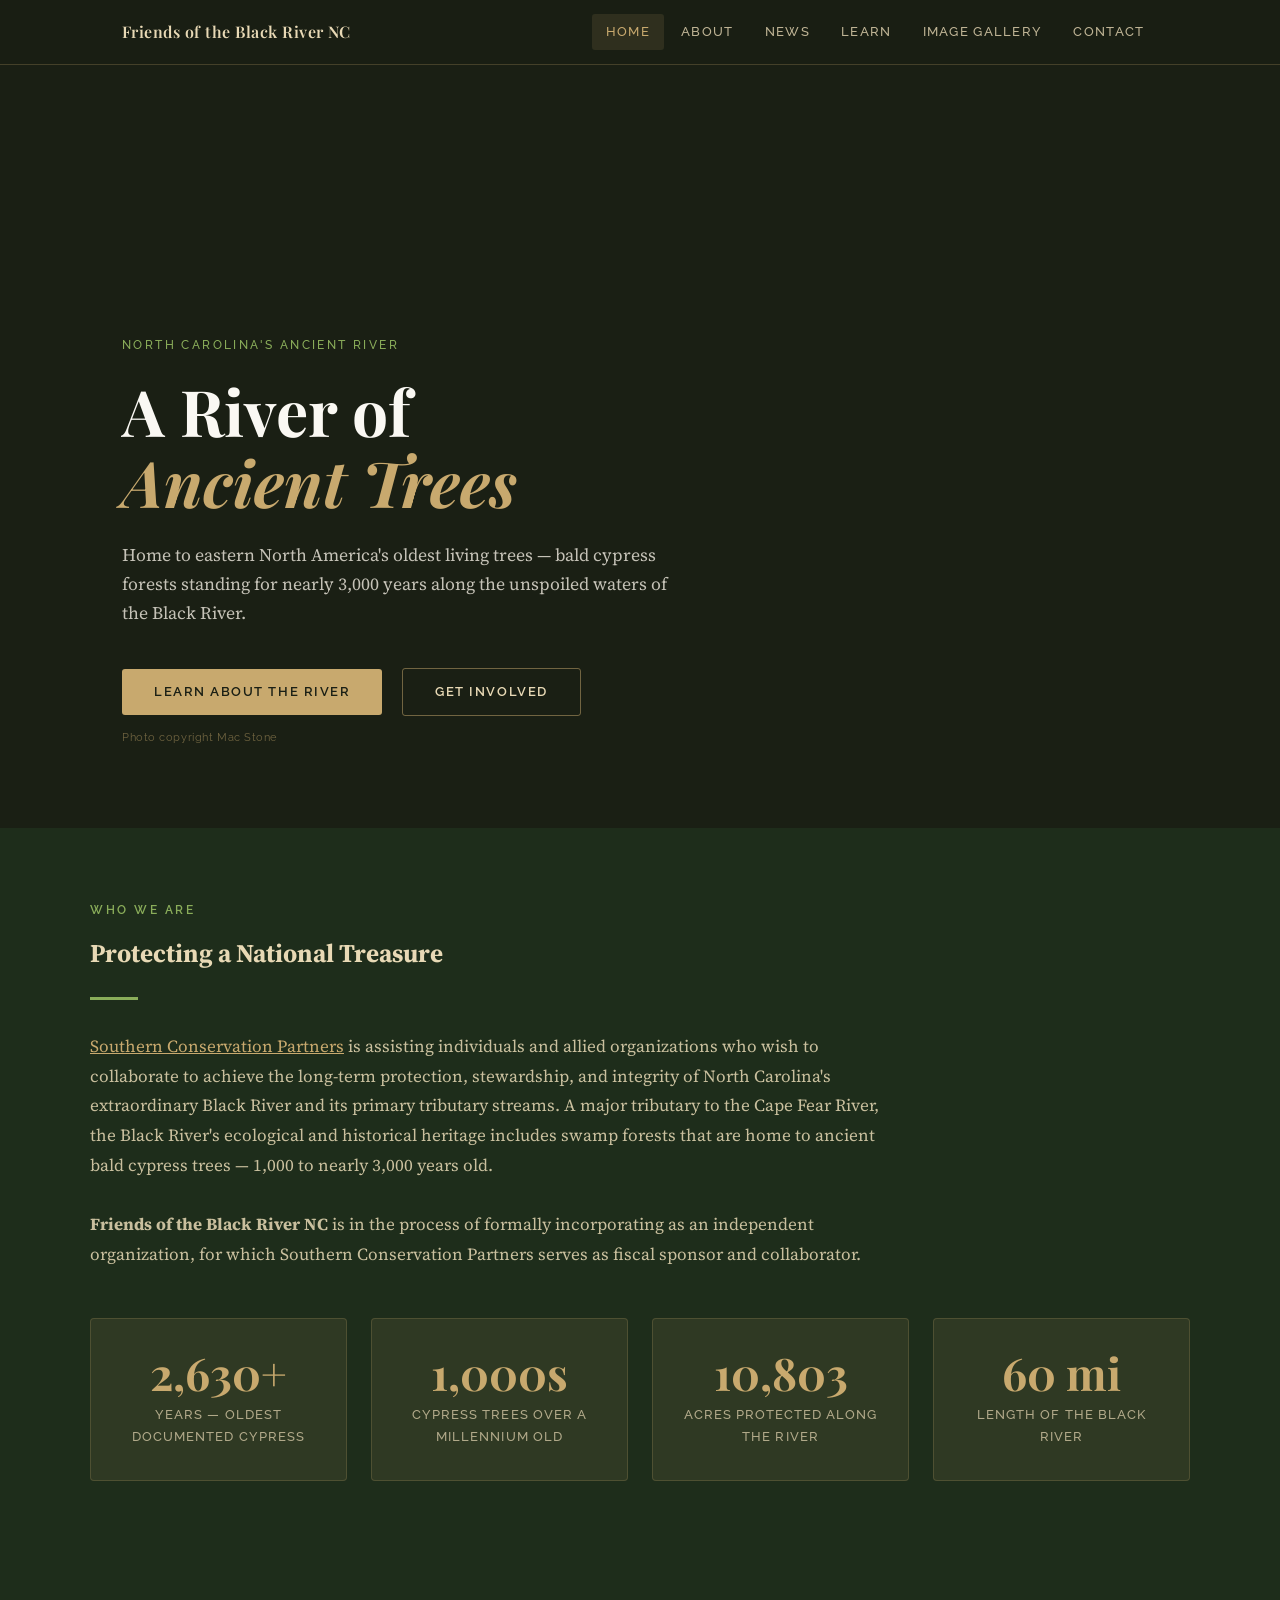
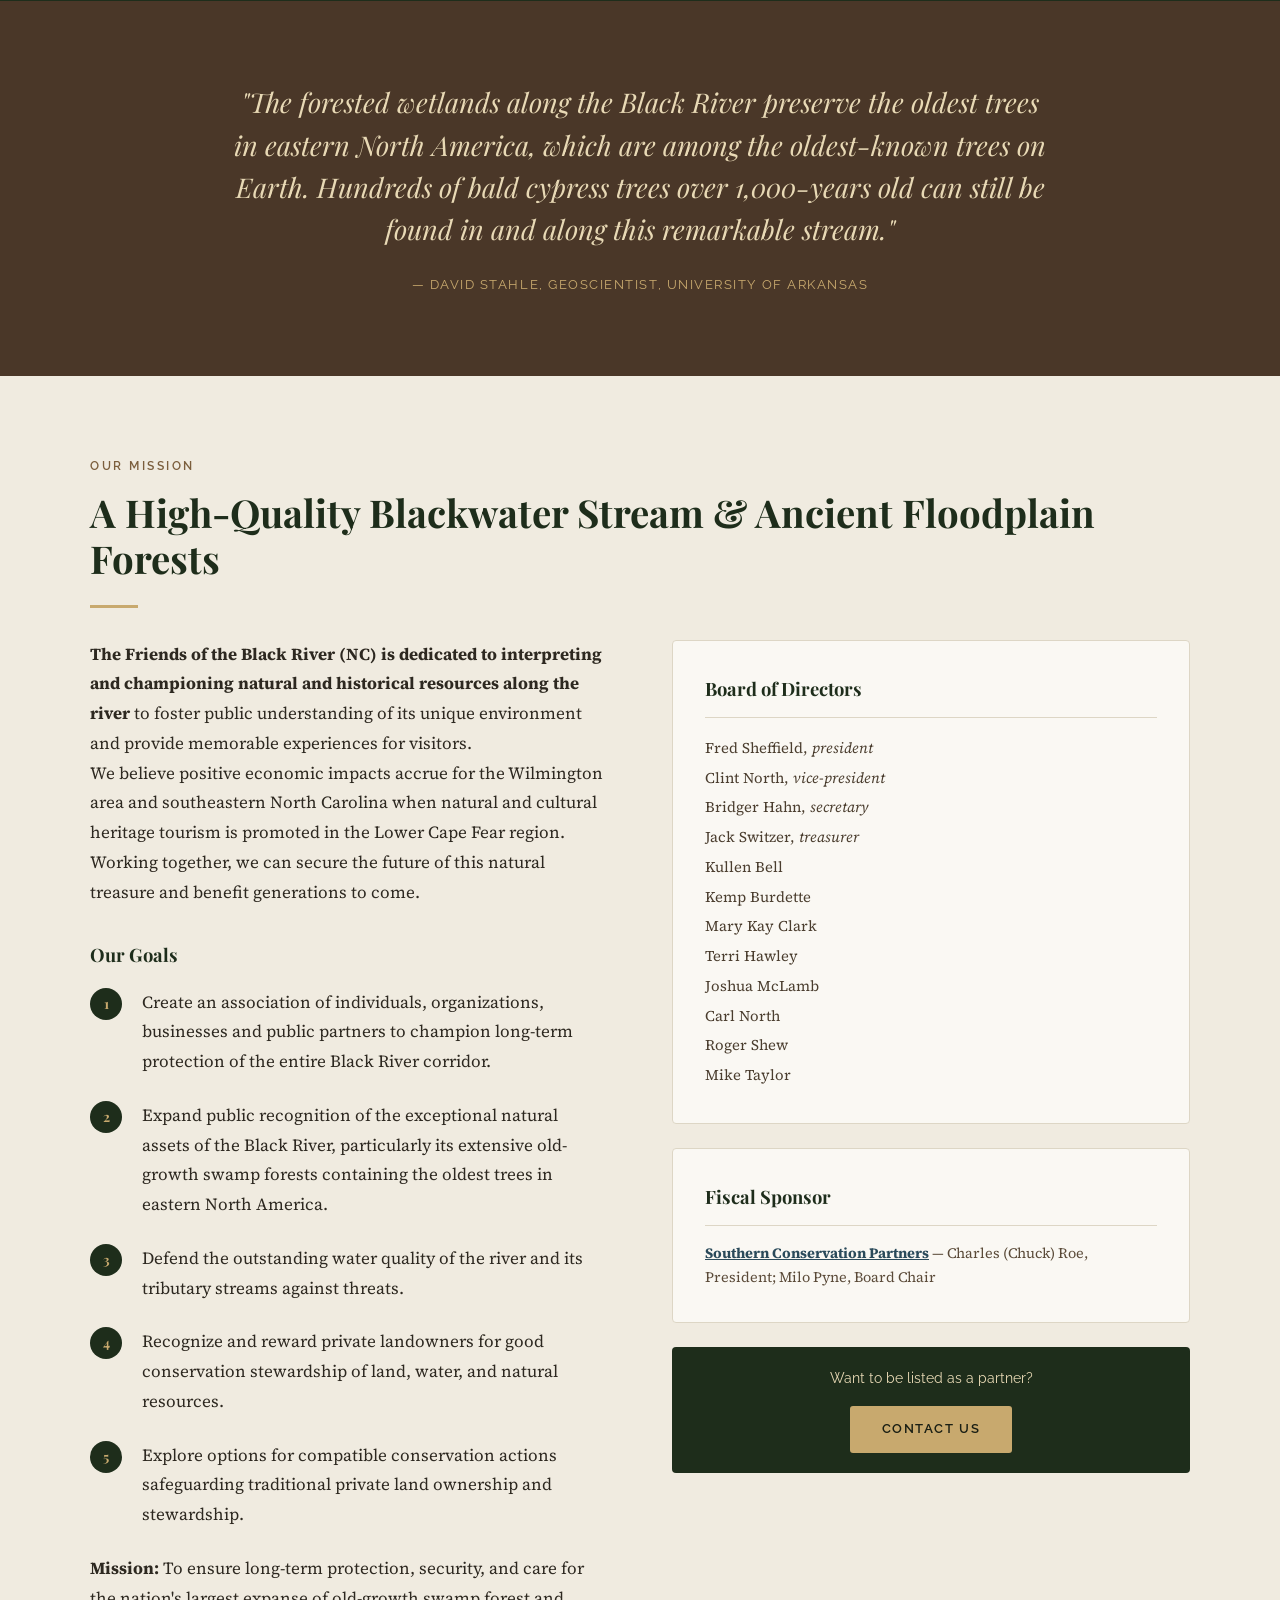
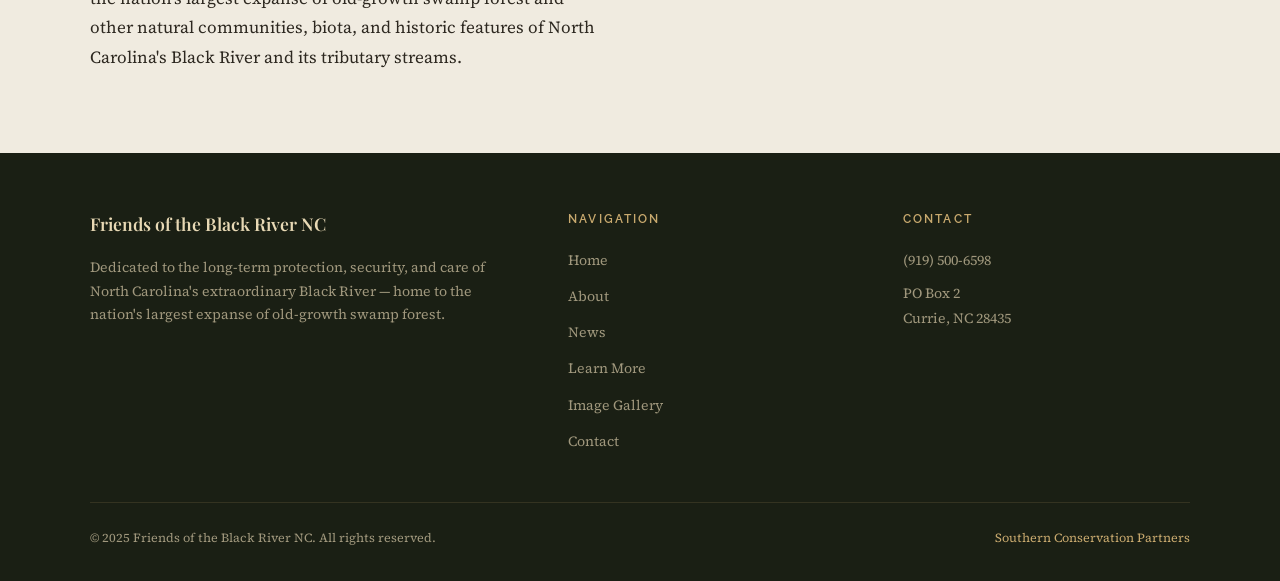
==== index.html @ 00a5b30a "Initial commit: Friends of the Black River NC static website" ====
<!DOCTYPE html>
<html lang="en">
<head>
  <meta charset="UTF-8" />
  <meta name="viewport" content="width=device-width, initial-scale=1.0" />
  <title>Friends of the Black River NC – Home</title>
  <meta name="description" content="Dedicated to the long-term protection and stewardship of North Carolina's extraordinary Black River and its ancient bald cypress forests." />
  <link rel="stylesheet" href="css/style.css" />
</head>
<body>

<nav aria-label="Main navigation">
  <div class="nav-inner">
    <a class="nav-logo" href="index.html">Friends of the Black River NC</a>
    <button class="nav-toggle" aria-label="Toggle menu" aria-expanded="false">☰</button>
    <ul class="nav-links">
      <li><a href="index.html">Home</a></li>
      <li><a href="about.html">About</a></li>
      <li><a href="news.html">News</a></li>
      <li><a href="learn.html">Learn</a></li>
      <li><a href="gallery.html">Image Gallery</a></li>
      <li><a href="contact.html">Contact</a></li>
    </ul>
  </div>
</nav>

<!-- HERO -->
<section class="hero">
  <div class="hero-bg"></div>
  <div class="hero-content">
    <p class="hero-eyebrow">North Carolina's Ancient River</p>
    <h1>A River of<br /><em>Ancient Trees</em></h1>
    <p class="hero-sub">
      Home to eastern North America's oldest living trees — bald cypress forests standing for nearly 3,000 years along the unspoiled waters of the Black River.
    </p>
    <div>
      <a class="btn btn-primary" href="about.html">Learn About the River</a>
      <a class="btn btn-outline" href="contact.html">Get Involved</a>
    </div>
    <p class="hero-photo-credit">Photo copyright Mac Stone</p>
  </div>
</section>

<!-- INTRO -->
<section class="intro-band">
  <div class="section-inner">
    <p class="section-label">Who We Are</p>
    <h2>Protecting a National Treasure</h2>
    <div class="divider"></div>
    <p>
      <a href="https://www.conservationsouth.org/" target="_blank" rel="noopener">Southern Conservation Partners</a> is assisting individuals and allied organizations who wish to collaborate to achieve the long-term protection, stewardship, and integrity of North Carolina's extraordinary Black River and its primary tributary streams. A major tributary to the Cape Fear River, the Black River's ecological and historical heritage includes swamp forests that are home to ancient bald cypress trees — 1,000 to nearly 3,000 years old.
    </p>
    <br />
    <p>
      <strong>Friends of the Black River NC</strong> is in the process of formally incorporating as an independent organization, for which Southern Conservation Partners serves as fiscal sponsor and collaborator.
    </p>

    <div class="stats-grid">
      <div class="stat-card">
        <div class="stat-num">2,630+</div>
        <div class="stat-label">Years — Oldest documented cypress</div>
      </div>
      <div class="stat-card">
        <div class="stat-num">1,000s</div>
        <div class="stat-label">Cypress trees over a millennium old</div>
      </div>
      <div class="stat-card">
        <div class="stat-num">10,803</div>
        <div class="stat-label">Acres protected along the river</div>
      </div>
      <div class="stat-card">
        <div class="stat-num">60 mi</div>
        <div class="stat-label">Length of the Black River</div>
      </div>
    </div>
  </div>
</section>

<!-- QUOTE -->
<section class="quote-section">
  <div class="section-inner">
    <blockquote>
      "The forested wetlands along the Black River preserve the oldest trees in eastern North America, which are among the oldest-known trees on Earth. Hundreds of bald cypress trees over 1,000-years old can still be found in and along this remarkable stream."
    </blockquote>
    <p class="quote-attr">— David Stahle, Geoscientist, University of Arkansas</p>
  </div>
</section>

<!-- MISSION -->
<section class="section mission-section">
  <div class="section-inner">
    <p class="section-label">Our Mission</p>
    <h2>A High-Quality Blackwater Stream &amp; Ancient Floodplain Forests</h2>
    <div class="divider"></div>

    <div class="two-col">
      <div>
        <p>
          <strong>The Friends of the Black River (NC) is dedicated to interpreting and championing natural and historical resources along the river</strong> to foster public understanding of its unique environment and provide memorable experiences for visitors.
        </p>
        <p>
          We believe positive economic impacts accrue for the Wilmington area and southeastern North Carolina when natural and cultural heritage tourism is promoted in the Lower Cape Fear region. Working together, we can secure the future of this natural treasure and benefit generations to come.
        </p>

        <h3 style="font-family:'Playfair Display',serif; font-size:1.15rem; color:var(--deep-forest); margin:2rem 0 1rem;">Our Goals</h3>
        <ol class="goals-list">
          <li>Create an association of individuals, organizations, businesses and public partners to champion long-term protection of the entire Black River corridor.</li>
          <li>Expand public recognition of the exceptional natural assets of the Black River, particularly its extensive old-growth swamp forests containing the oldest trees in eastern North America.</li>
          <li>Defend the outstanding water quality of the river and its tributary streams against threats.</li>
          <li>Recognize and reward private landowners for good conservation stewardship of land, water, and natural resources.</li>
          <li>Explore options for compatible conservation actions safeguarding traditional private land ownership and stewardship.</li>
        </ol>

        <p style="margin-top:1.5rem;"><strong>Mission:</strong> To ensure long-term protection, security, and care for the nation's largest expanse of old-growth swamp forest and other natural communities, biota, and historic features of North Carolina's Black River and its tributary streams.</p>
      </div>

      <div>
        <div class="board-box">
          <h3>Board of Directors</h3>
          <ul>
            <li>Fred Sheffield, <em>president</em></li>
            <li>Clint North, <em>vice-president</em></li>
            <li>Bridger Hahn, <em>secretary</em></li>
            <li>Jack Switzer, <em>treasurer</em></li>
            <li>Kullen Bell</li>
            <li>Kemp Burdette</li>
            <li>Mary Kay Clark</li>
            <li>Terri Hawley</li>
            <li>Joshua McLamb</li>
            <li>Carl North</li>
            <li>Roger Shew</li>
            <li>Mike Taylor</li>
          </ul>
        </div>

        <div class="board-box" style="margin-top:1.5rem;">
          <h3>Fiscal Sponsor</h3>
          <p style="font-size:0.9rem; color:#5a4a38; line-height:1.65;">
            <a href="https://www.conservationsouth.org/" target="_blank" rel="noopener" style="color:var(--water-blue);"><strong>Southern Conservation Partners</strong></a> — Charles (Chuck) Roe, President; Milo Pyne, Board Chair
          </p>
        </div>

        <div style="margin-top:1.5rem; padding:1.25rem; background:var(--deep-forest); border-radius:4px; text-align:center;">
          <p style="color:var(--pale-reed); font-family:'Raleway',sans-serif; font-size:0.85rem; margin-bottom:1rem;">Want to be listed as a partner?</p>
          <a class="btn btn-primary" href="contact.html">Contact Us</a>
        </div>
      </div>
    </div>
  </div>
</section>

<!-- FOOTER -->
<footer>
  <div class="footer-inner">
    <div class="footer-top">
      <div>
        <p class="footer-logo">Friends of the Black River NC</p>
        <p class="footer-desc">
          Dedicated to the long-term protection, security, and care of North Carolina's extraordinary Black River — home to the nation's largest expanse of old-growth swamp forest.
        </p>
      </div>
      <div class="footer-col">
        <h4>Navigation</h4>
        <ul>
          <li><a href="index.html">Home</a></li>
          <li><a href="about.html">About</a></li>
          <li><a href="news.html">News</a></li>
          <li><a href="learn.html">Learn More</a></li>
          <li><a href="gallery.html">Image Gallery</a></li>
          <li><a href="contact.html">Contact</a></li>
        </ul>
      </div>
      <div class="footer-col">
        <h4>Contact</h4>
        <ul>
          <li><a href="tel:9195006598">(919) 500-6598</a></li>
          <li style="color:rgba(232,217,181,0.65); font-size:0.88rem;">PO Box 2<br />Currie, NC 28435</li>
        </ul>
      </div>
    </div>
    <div class="footer-bottom">
      <span>© 2025 Friends of the Black River NC. All rights reserved.</span>
      <a href="https://www.conservationsouth.org/" target="_blank" rel="noopener">Southern Conservation Partners</a>
    </div>
  </div>
</footer>

<script src="js/main.js"></script>
</body>
</html>
---- css/style.css ----
/* =============================================
   Friends of the Black River NC – Stylesheet
   ============================================= */

@import url('https://fonts.googleapis.com/css2?family=Playfair+Display:ital,wght@0,400;0,600;0,700;1,400;1,600&family=Source+Serif+4:ital,opsz,wght@0,8..60,300;0,8..60,400;0,8..60,600;1,8..60,300;1,8..60,400&family=Raleway:wght@300;400;500;600&display=swap');

:root {
  --black-water: #1a1f14;
  --deep-forest: #1e2d1b;
  --cypress-brown: #4a3728;
  --tannin: #7b5e3d;
  --reed-gold: #c8a96e;
  --pale-reed: #e8d9b5;
  --mist: #f0ebe0;
  --water-blue: #2a4a5a;
  --water-light: #4a7a8a;
  --accent: #8aad5a;
  --white: #faf8f3;
}

*, *::before, *::after { box-sizing: border-box; margin: 0; padding: 0; }

html { scroll-behavior: smooth; }

body {
  font-family: 'Source Serif 4', Georgia, serif;
  font-size: 17px;
  line-height: 1.75;
  color: #2d2820;
  background: var(--white);
}

/* ---- NAV ---- */
nav {
  position: fixed;
  top: 0; left: 0; right: 0;
  z-index: 100;
  background: rgba(26, 31, 20, 0.96);
  backdrop-filter: blur(6px);
  border-bottom: 1px solid rgba(200, 169, 110, 0.25);
}

.nav-inner {
  max-width: 1100px;
  margin: 0 auto;
  padding: 0 2rem;
  display: flex;
  align-items: center;
  justify-content: space-between;
  height: 64px;
}

.nav-logo {
  font-family: 'Playfair Display', serif;
  font-size: 1rem;
  font-weight: 600;
  color: var(--pale-reed);
  text-decoration: none;
  letter-spacing: 0.03em;
  line-height: 1.3;
  max-width: 260px;
}

.nav-links {
  display: flex;
  list-style: none;
  gap: 0.25rem;
}

.nav-links a {
  display: block;
  padding: 0.4rem 0.85rem;
  font-family: 'Raleway', sans-serif;
  font-size: 0.8rem;
  font-weight: 500;
  letter-spacing: 0.1em;
  text-transform: uppercase;
  color: rgba(232, 217, 181, 0.8);
  text-decoration: none;
  border-radius: 3px;
  transition: color 0.2s, background 0.2s;
}

.nav-links a:hover,
.nav-links a.active {
  color: var(--reed-gold);
  background: rgba(200, 169, 110, 0.12);
}

.nav-toggle {
  display: none;
  background: none;
  border: none;
  color: var(--pale-reed);
  font-size: 1.5rem;
  cursor: pointer;
  padding: 0.25rem;
}

/* ---- HERO ---- */
.hero {
  position: relative;
  min-height: 92vh;
  display: flex;
  align-items: flex-end;
  padding-bottom: 5rem;
  overflow: hidden;
  background: var(--black-water);
}

.hero-bg {
  position: absolute;
  inset: 0;
  background:
    linear-gradient(to bottom, rgba(26,31,20,0.3) 0%, rgba(26,31,20,0.75) 70%, rgba(26,31,20,0.95) 100%),
    url('https://www.blackriverfriends.org/uploads/4/7/3/1/47314411/background-images/header-bg.jpg') center/cover no-repeat;
}

/* Fallback atmospheric bg */
.hero-bg::before {
  content: '';
  position: absolute;
  inset: 0;
  background:
    radial-gradient(ellipse 80% 60% at 30% 40%, rgba(42, 74, 90, 0.4) 0%, transparent 70%),
    radial-gradient(ellipse 60% 80% at 70% 60%, rgba(30, 45, 27, 0.5) 0%, transparent 70%),
    linear-gradient(160deg, #0d1a0f 0%, #1a2f1e 35%, #0f1e28 70%, #08131a 100%);
  z-index: -1;
}

.hero-content {
  position: relative;
  max-width: 1100px;
  margin: 0 auto;
  padding: 0 2rem;
  width: 100%;
}

.hero-eyebrow {
  font-family: 'Raleway', sans-serif;
  font-size: 0.75rem;
  font-weight: 500;
  letter-spacing: 0.2em;
  text-transform: uppercase;
  color: var(--accent);
  margin-bottom: 1.25rem;
}

.hero h1 {
  font-family: 'Playfair Display', serif;
  font-size: clamp(2.4rem, 5vw, 4.2rem);
  font-weight: 700;
  color: var(--white);
  line-height: 1.1;
  max-width: 700px;
  margin-bottom: 1.5rem;
}

.hero h1 em {
  color: var(--reed-gold);
  font-style: italic;
}

.hero-sub {
  font-size: 1.1rem;
  color: rgba(240, 235, 224, 0.8);
  max-width: 560px;
  margin-bottom: 2.5rem;
  line-height: 1.65;
}

.hero-photo-credit {
  font-size: 0.7rem;
  color: rgba(200, 169, 110, 0.5);
  font-family: 'Raleway', sans-serif;
  letter-spacing: 0.05em;
  margin-top: 0.75rem;
}

.btn {
  display: inline-block;
  padding: 0.75rem 2rem;
  font-family: 'Raleway', sans-serif;
  font-size: 0.8rem;
  font-weight: 600;
  letter-spacing: 0.12em;
  text-transform: uppercase;
  text-decoration: none;
  border-radius: 3px;
  transition: all 0.25s;
}

.btn-primary {
  background: var(--reed-gold);
  color: var(--black-water);
}
.btn-primary:hover { background: var(--pale-reed); }

.btn-outline {
  border: 1.5px solid rgba(200, 169, 110, 0.5);
  color: var(--pale-reed);
  margin-left: 1rem;
}
.btn-outline:hover {
  border-color: var(--reed-gold);
  color: var(--reed-gold);
}

/* ---- SECTIONS ---- */
.section {
  padding: 5rem 2rem;
}

.section-inner {
  max-width: 1100px;
  margin: 0 auto;
}

.section-label {
  font-family: 'Raleway', sans-serif;
  font-size: 0.72rem;
  font-weight: 600;
  letter-spacing: 0.22em;
  text-transform: uppercase;
  color: var(--tannin);
  margin-bottom: 0.75rem;
}

.section h2 {
  font-family: 'Playfair Display', serif;
  font-size: clamp(1.8rem, 3vw, 2.6rem);
  font-weight: 700;
  color: var(--deep-forest);
  line-height: 1.2;
  margin-bottom: 1.5rem;
}

.divider {
  width: 48px;
  height: 3px;
  background: var(--reed-gold);
  margin: 1.25rem 0 2rem;
}

/* ---- INTRO BAND ---- */
.intro-band {
  background: var(--deep-forest);
  color: var(--pale-reed);
  padding: 4.5rem 2rem;
}
.intro-band .section-label { color: var(--accent); }
.intro-band h2 { color: var(--pale-reed); }
.intro-band p { color: rgba(232, 217, 181, 0.85); max-width: 800px; }
.intro-band .divider { background: var(--accent); }
.intro-band a { color: var(--reed-gold); }

/* ---- STATS GRID ---- */
.stats-grid {
  display: grid;
  grid-template-columns: repeat(auto-fit, minmax(200px, 1fr));
  gap: 1.5rem;
  margin: 3rem 0;
}

.stat-card {
  background: rgba(200, 169, 110, 0.1);
  border: 1px solid rgba(200, 169, 110, 0.2);
  border-radius: 4px;
  padding: 2rem 1.5rem;
  text-align: center;
}

.stat-num {
  font-family: 'Playfair Display', serif;
  font-size: 2.8rem;
  font-weight: 700;
  color: var(--reed-gold);
  line-height: 1;
  margin-bottom: 0.5rem;
}

.stat-label {
  font-family: 'Raleway', sans-serif;
  font-size: 0.8rem;
  font-weight: 500;
  letter-spacing: 0.08em;
  color: rgba(232, 217, 181, 0.7);
  text-transform: uppercase;
}

/* ---- MISSION SECTION ---- */
.mission-section {
  background: var(--mist);
}

.two-col {
  display: grid;
  grid-template-columns: 1fr 1fr;
  gap: 4rem;
  align-items: start;
}

.goals-list {
  list-style: none;
  counter-reset: goals;
}

.goals-list li {
  counter-increment: goals;
  display: flex;
  gap: 1.25rem;
  margin-bottom: 1.5rem;
  align-items: flex-start;
}

.goals-list li::before {
  content: counter(goals);
  flex-shrink: 0;
  width: 2rem;
  height: 2rem;
  background: var(--deep-forest);
  color: var(--reed-gold);
  border-radius: 50%;
  display: flex;
  align-items: center;
  justify-content: center;
  font-family: 'Playfair Display', serif;
  font-size: 0.85rem;
  font-weight: 700;
}

.board-box {
  background: var(--white);
  border: 1px solid #ddd6c5;
  border-radius: 4px;
  padding: 2rem;
}

.board-box h3 {
  font-family: 'Playfair Display', serif;
  font-size: 1.15rem;
  color: var(--deep-forest);
  margin-bottom: 1rem;
  padding-bottom: 0.75rem;
  border-bottom: 1px solid #ddd6c5;
}

.board-box ul {
  list-style: none;
  font-size: 0.93rem;
  line-height: 2;
  color: #4a3d2e;
}

/* ---- FEATURED QUOTE ---- */
.quote-section {
  background: var(--cypress-brown);
  padding: 5rem 2rem;
  text-align: center;
}

.quote-section blockquote {
  font-family: 'Playfair Display', serif;
  font-size: clamp(1.25rem, 2.5vw, 1.7rem);
  font-style: italic;
  color: var(--pale-reed);
  max-width: 820px;
  margin: 0 auto 1.5rem;
  line-height: 1.55;
}

.quote-attr {
  font-family: 'Raleway', sans-serif;
  font-size: 0.8rem;
  letter-spacing: 0.12em;
  text-transform: uppercase;
  color: var(--reed-gold);
}

/* ---- NEWS ---- */
.news-grid {
  display: grid;
  grid-template-columns: repeat(auto-fit, minmax(300px, 1fr));
  gap: 2rem;
  margin-top: 2.5rem;
}

.news-card {
  border: 1px solid #ddd6c5;
  border-radius: 4px;
  overflow: hidden;
  background: var(--white);
  transition: box-shadow 0.2s;
}
.news-card:hover { box-shadow: 0 6px 24px rgba(0,0,0,0.1); }

.news-card-body { padding: 1.5rem; }

.news-date {
  font-family: 'Raleway', sans-serif;
  font-size: 0.72rem;
  letter-spacing: 0.12em;
  text-transform: uppercase;
  color: var(--tannin);
  margin-bottom: 0.5rem;
}

.news-card h3 {
  font-family: 'Playfair Display', serif;
  font-size: 1.1rem;
  color: var(--deep-forest);
  margin-bottom: 0.75rem;
  line-height: 1.3;
}

.news-card p {
  font-size: 0.9rem;
  color: #5a4a38;
  line-height: 1.65;
}

.news-card a {
  display: inline-block;
  margin-top: 1rem;
  font-family: 'Raleway', sans-serif;
  font-size: 0.78rem;
  font-weight: 600;
  letter-spacing: 0.08em;
  text-transform: uppercase;
  color: var(--water-blue);
  text-decoration: none;
}
.news-card a:hover { color: var(--accent); }

/* ---- ORGS ---- */
.orgs-section { background: var(--mist); }

.orgs-grid {
  display: grid;
  grid-template-columns: repeat(auto-fill, minmax(260px, 1fr));
  gap: 1.25rem;
  margin-top: 2rem;
}

.org-item {
  background: var(--white);
  border: 1px solid #ddd6c5;
  border-radius: 3px;
  padding: 0.9rem 1.25rem;
  font-size: 0.9rem;
}

.org-item a {
  color: var(--water-blue);
  text-decoration: none;
  font-weight: 600;
  font-family: 'Raleway', sans-serif;
  font-size: 0.85rem;
}
.org-item a:hover { color: var(--accent); }

.org-item .org-person {
  color: #7a6a55;
  font-size: 0.82rem;
  margin-top: 0.2rem;
}

/* ---- CONTACT ---- */
.contact-section { background: var(--white); }
.contact-grid {
  display: grid;
  grid-template-columns: 1fr 1.4fr;
  gap: 4rem;
  align-items: start;
}

.contact-info p { margin-bottom: 0.75rem; color: #4a3d2e; }
.contact-info strong { color: var(--deep-forest); }

.contact-info .address {
  margin-top: 1.5rem;
  padding: 1.25rem;
  background: var(--mist);
  border-left: 3px solid var(--reed-gold);
  font-style: normal;
  font-size: 0.92rem;
}

.contact-form label {
  display: block;
  font-family: 'Raleway', sans-serif;
  font-size: 0.78rem;
  font-weight: 600;
  letter-spacing: 0.08em;
  text-transform: uppercase;
  color: var(--deep-forest);
  margin-bottom: 0.4rem;
  margin-top: 1.25rem;
}

.contact-form label:first-of-type { margin-top: 0; }

.contact-form input,
.contact-form textarea {
  width: 100%;
  padding: 0.65rem 0.85rem;
  border: 1.5px solid #ccc5b5;
  border-radius: 3px;
  font-family: 'Source Serif 4', serif;
  font-size: 0.95rem;
  color: #2d2820;
  background: var(--white);
  transition: border-color 0.2s;
}

.contact-form input:focus,
.contact-form textarea:focus {
  outline: none;
  border-color: var(--water-light);
}

.contact-form textarea { min-height: 130px; resize: vertical; }

.contact-form button {
  margin-top: 1.25rem;
  padding: 0.7rem 2rem;
  background: var(--deep-forest);
  color: var(--pale-reed);
  border: none;
  border-radius: 3px;
  font-family: 'Raleway', sans-serif;
  font-size: 0.8rem;
  font-weight: 600;
  letter-spacing: 0.1em;
  text-transform: uppercase;
  cursor: pointer;
  transition: background 0.2s;
}
.contact-form button:hover { background: var(--cypress-brown); }

/* ---- FOOTER ---- */
footer {
  background: var(--black-water);
  padding: 3.5rem 2rem 2rem;
  color: rgba(232, 217, 181, 0.65);
}

.footer-inner {
  max-width: 1100px;
  margin: 0 auto;
}

.footer-top {
  display: grid;
  grid-template-columns: 1.5fr 1fr 1fr;
  gap: 3rem;
  padding-bottom: 2.5rem;
  border-bottom: 1px solid rgba(200, 169, 110, 0.15);
}

.footer-logo {
  font-family: 'Playfair Display', serif;
  font-size: 1.1rem;
  color: var(--pale-reed);
  font-weight: 600;
  margin-bottom: 1rem;
}

.footer-desc { font-size: 0.88rem; line-height: 1.7; }

.footer-col h4 {
  font-family: 'Raleway', sans-serif;
  font-size: 0.72rem;
  font-weight: 600;
  letter-spacing: 0.18em;
  text-transform: uppercase;
  color: var(--reed-gold);
  margin-bottom: 1rem;
}

.footer-col ul { list-style: none; }
.footer-col ul li { margin-bottom: 0.4rem; }
.footer-col ul a {
  color: rgba(232, 217, 181, 0.65);
  text-decoration: none;
  font-size: 0.88rem;
  transition: color 0.2s;
}
.footer-col ul a:hover { color: var(--reed-gold); }

.footer-bottom {
  padding-top: 1.5rem;
  font-size: 0.78rem;
  display: flex;
  justify-content: space-between;
  align-items: center;
  flex-wrap: wrap;
  gap: 0.5rem;
}

.footer-bottom a { color: var(--reed-gold); text-decoration: none; }

/* ---- PAGE HERO (inner pages) ---- */
.page-hero {
  padding: 9rem 2rem 3.5rem;
  background: var(--deep-forest);
  position: relative;
  overflow: hidden;
}

.page-hero::after {
  content: '';
  position: absolute;
  inset: 0;
  background: linear-gradient(135deg, rgba(42,74,90,0.3) 0%, transparent 60%);
  pointer-events: none;
}

.page-hero .section-inner { position: relative; z-index: 1; }

.page-hero .section-label { color: var(--accent); }
.page-hero h1 {
  font-family: 'Playfair Display', serif;
  font-size: clamp(2rem, 4vw, 3rem);
  color: var(--pale-reed);
  font-weight: 700;
  line-height: 1.15;
  max-width: 700px;
}

.page-hero .divider { background: var(--accent); }

/* ---- PROSE ---- */
.prose { max-width: 740px; }
.prose p { margin-bottom: 1.25rem; }
.prose h3 {
  font-family: 'Playfair Display', serif;
  font-size: 1.3rem;
  color: var(--deep-forest);
  margin: 2rem 0 0.75rem;
}
.prose a { color: var(--water-blue); }
.prose ul {
  margin: 0.75rem 0 1.25rem 1.5rem;
  line-height: 1.9;
}

/* ---- ATTRIBUTES LIST ---- */
.attr-list {
  list-style: none;
  counter-reset: attrs;
  max-width: 820px;
}
.attr-list > li {
  counter-increment: attrs;
  display: flex;
  gap: 1.25rem;
  padding: 1.25rem 0;
  border-bottom: 1px solid #e0d9cc;
  align-items: flex-start;
  font-size: 0.97rem;
}
.attr-list > li::before {
  content: counter(attrs);
  flex-shrink: 0;
  width: 2.1rem;
  height: 2.1rem;
  background: var(--reed-gold);
  color: var(--black-water);
  border-radius: 50%;
  display: flex;
  align-items: center;
  justify-content: center;
  font-family: 'Raleway', sans-serif;
  font-size: 0.82rem;
  font-weight: 700;
}

/* ---- LEARN LINKS ---- */
.learn-links { list-style: none; }
.learn-links li {
  padding: 0.65rem 0;
  border-bottom: 1px solid #e0d9cc;
  font-size: 0.97rem;
}
.learn-links a { color: var(--water-blue); text-decoration: none; }
.learn-links a:hover { color: var(--accent); text-decoration: underline; }

/* ---- RESPONSIVE ---- */
@media (max-width: 768px) {
  .nav-links { display: none; flex-direction: column; position: absolute; top: 64px; left: 0; right: 0; background: var(--black-water); padding: 1rem; }
  .nav-links.open { display: flex; }
  .nav-toggle { display: block; }
  .two-col, .contact-grid, .footer-top { grid-template-columns: 1fr; gap: 2.5rem; }
  .hero { min-height: 80vh; }
  .btn-outline { margin-left: 0; margin-top: 0.75rem; }
}
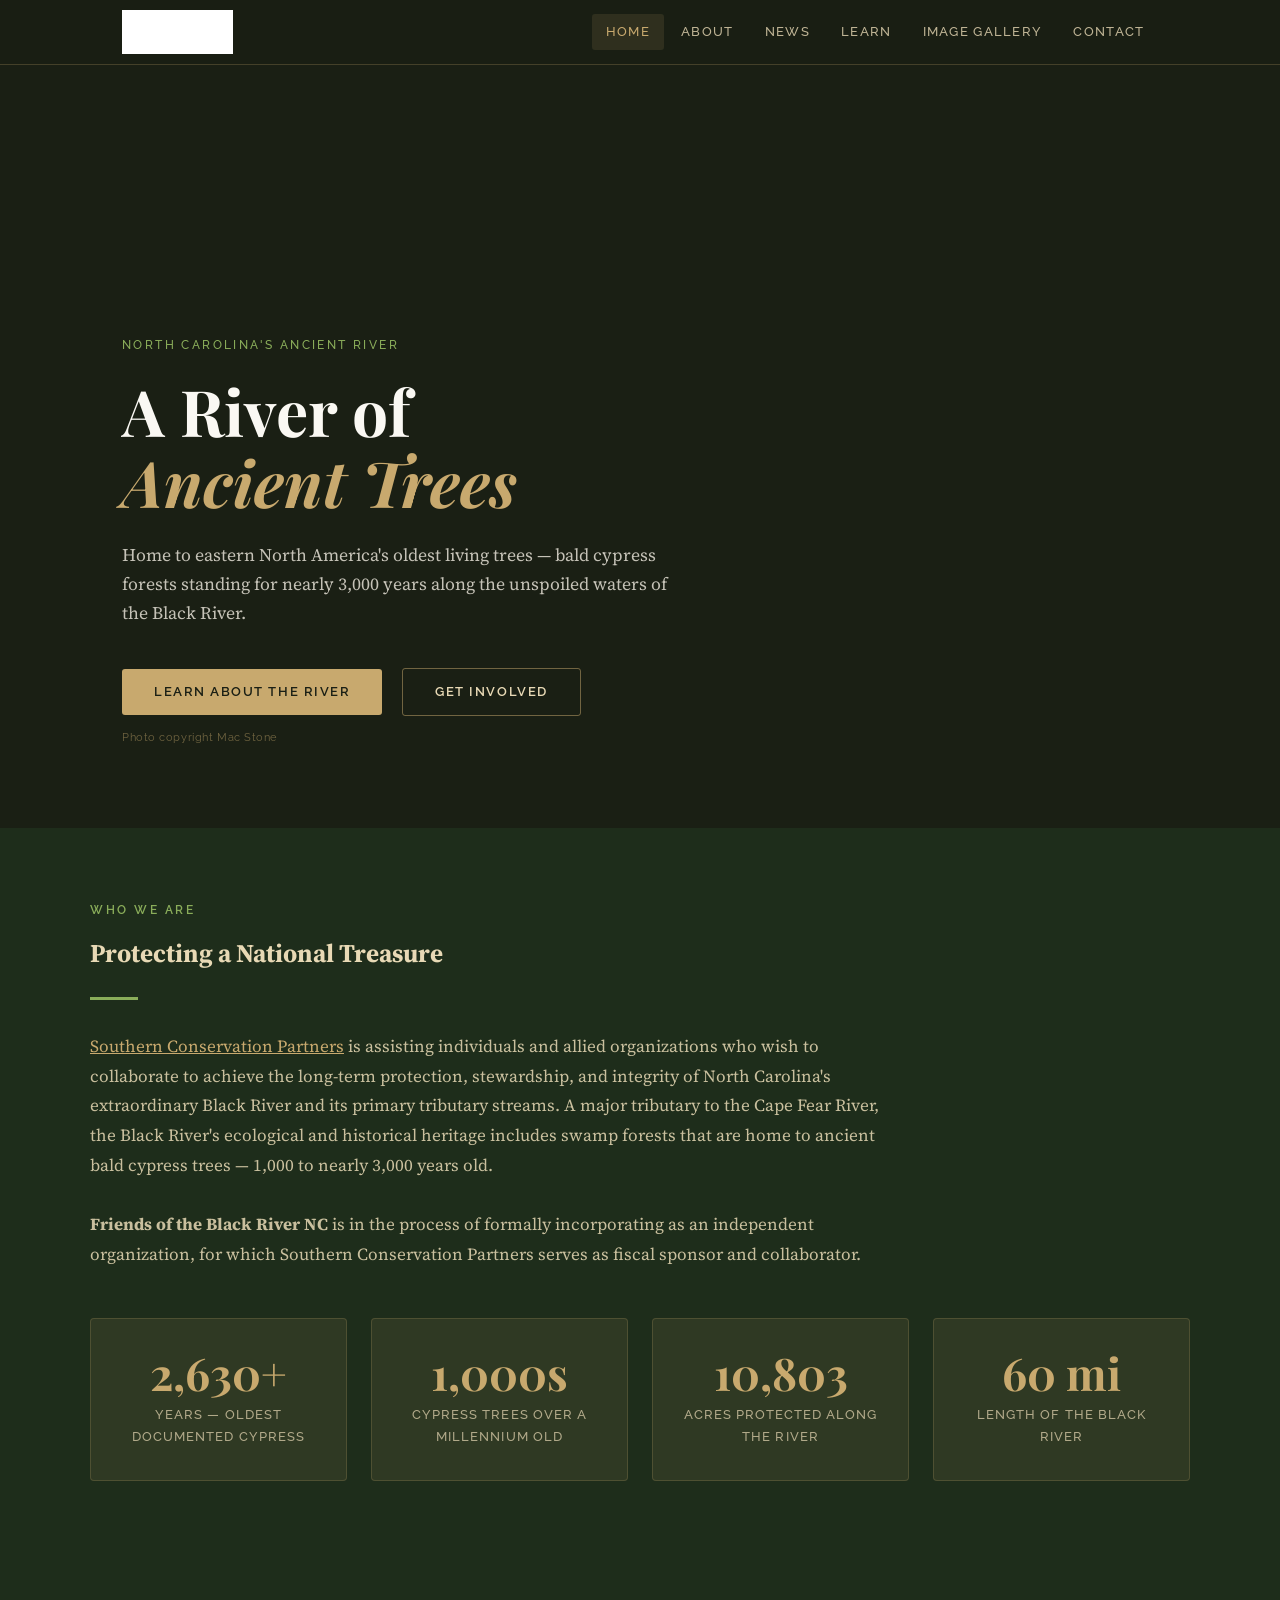
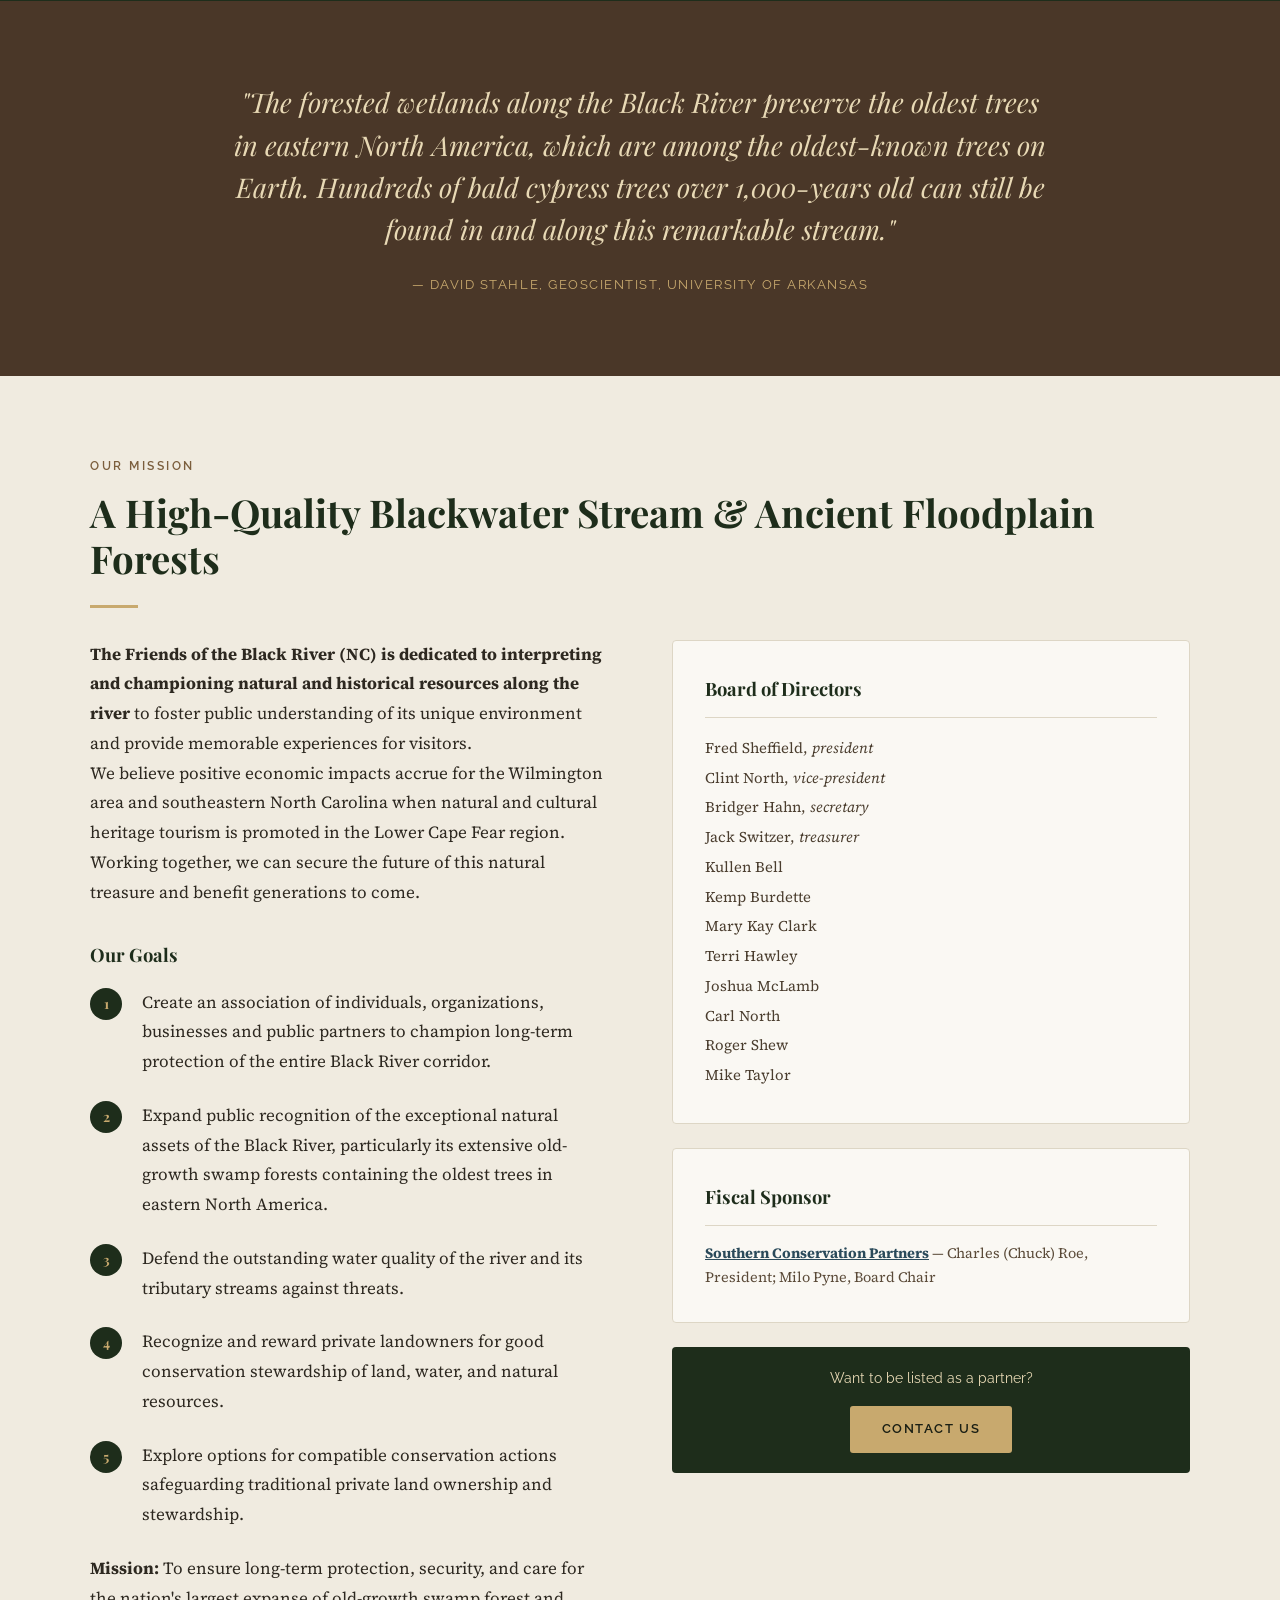
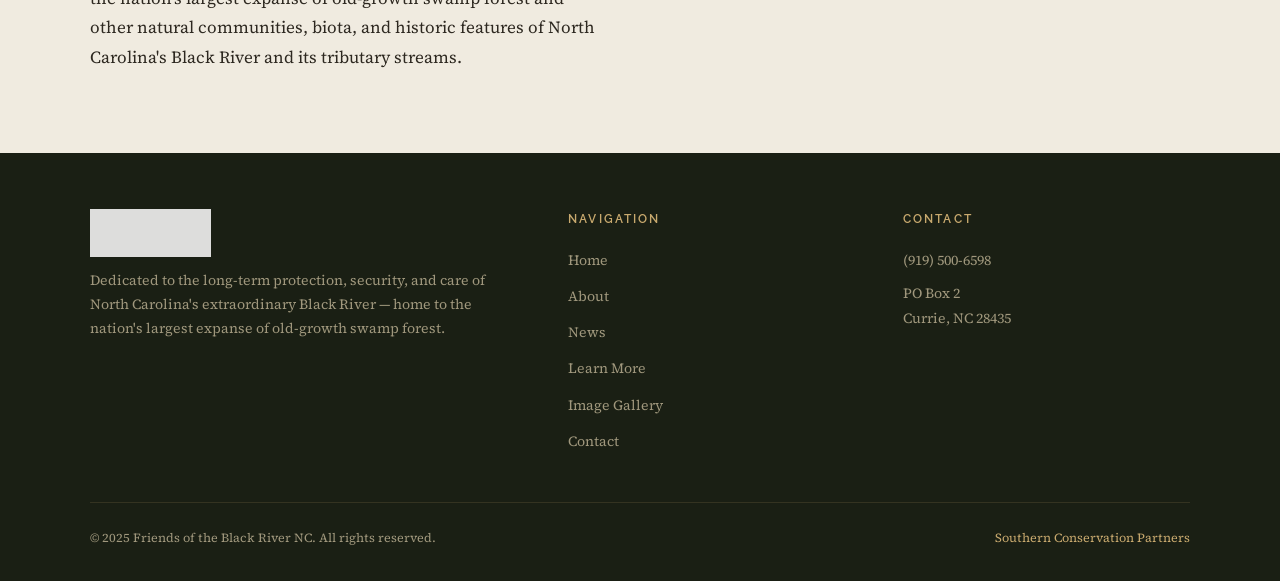
==== commit 12ca77ce: "Add organization logo to nav and footer" ====
--- a/index.html
+++ b/index.html
@@ -11,7 +11,7 @@
 
 <nav aria-label="Main navigation">
   <div class="nav-inner">
-    <a class="nav-logo" href="index.html">Friends of the Black River NC</a>
+    <a class="nav-logo" href="index.html"><img src="images/logo.png" alt="Friends of the Black River NC" /></a>
     <button class="nav-toggle" aria-label="Toggle menu" aria-expanded="false">☰</button>
     <ul class="nav-links">
       <li><a href="index.html">Home</a></li>
@@ -154,7 +154,7 @@
   <div class="footer-inner">
     <div class="footer-top">
       <div>
-        <p class="footer-logo">Friends of the Black River NC</p>
+        <img src="images/logo.png" alt="Friends of the Black River NC" style="height:48px; width:auto; filter:brightness(0) invert(1); opacity:0.85; margin-bottom:0.75rem; display:block;" />
         <p class="footer-desc">
           Dedicated to the long-term protection, security, and care of North Carolina's extraordinary Black River — home to the nation's largest expanse of old-growth swamp forest.
         </p>
--- a/css/style.css
+++ b/css/style.css
@@ -51,14 +51,18 @@
 }
 
 .nav-logo {
-  font-family: 'Playfair Display', serif;
-  font-size: 1rem;
-  font-weight: 600;
-  color: var(--pale-reed);
+  display: flex;
+  align-items: center;
   text-decoration: none;
-  letter-spacing: 0.03em;
-  line-height: 1.3;
-  max-width: 260px;
+  flex-shrink: 0;
+}
+
+.nav-logo img {
+  height: 44px;
+  width: auto;
+  display: block;
+  /* The logo has a black background — invert to white so it looks clean on the dark nav */
+  filter: brightness(0) invert(1);
 }
 
 .nav-links {
